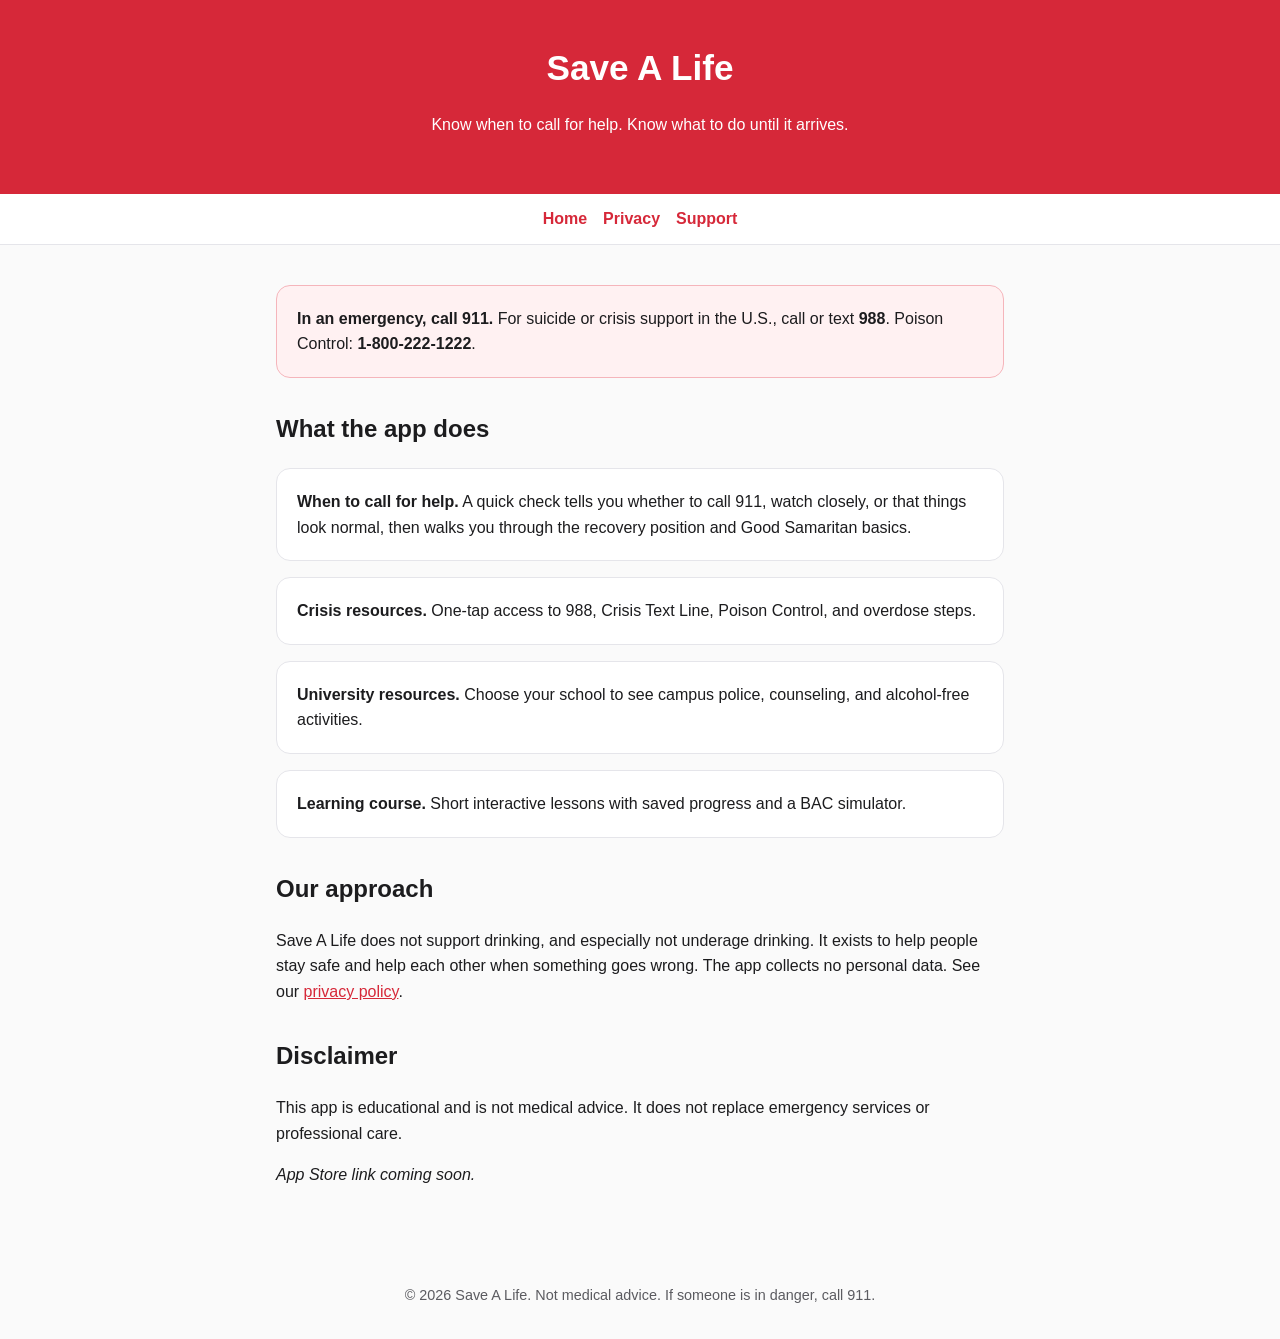
==== index.html @ c5a26046 "Add files via upload" ====
<!doctype html>
<html lang="en">
<head>
<meta charset="utf-8">
<meta name="viewport" content="width=device-width,initial-scale=1">
<title>Save A Life: alcohol safety for students</title>
<meta name="description" content="A free iPhone app that helps students know when to call for help, find campus and crisis resources, and learn alcohol safety.">
<link rel="stylesheet" href="site.css">
</head>
<body>
<header>
  <h1>Save A Life</h1>
  <p>Know when to call for help. Know what to do until it arrives.</p>
</header>
<nav>
  <a href="index.html">Home</a>
  <a href="privacy.html">Privacy</a>
  <a href="support.html">Support</a>
</nav>
<main>
  <div class="card emergency">
    <strong>In an emergency, call 911.</strong> For suicide or crisis support in the U.S., call or text <strong>988</strong>. Poison Control: <strong>1-800-222-1222</strong>.
  </div>

  <h2>What the app does</h2>
  <div class="card"><strong>When to call for help.</strong> A quick check tells you whether to call 911, watch closely, or that things look normal, then walks you through the recovery position and Good Samaritan basics.</div>
  <div class="card"><strong>Crisis resources.</strong> One-tap access to 988, Crisis Text Line, Poison Control, and overdose steps.</div>
  <div class="card"><strong>University resources.</strong> Choose your school to see campus police, counseling, and alcohol-free activities.</div>
  <div class="card"><strong>Learning course.</strong> Short interactive lessons with saved progress and a BAC simulator.</div>

  <h2>Our approach</h2>
  <p>Save A Life does not support drinking, and especially not underage drinking. It exists to help people stay safe and help each other when something goes wrong. The app collects no personal data. See our <a href="privacy.html">privacy policy</a>.</p>

  <h2>Disclaimer</h2>
  <p>This app is educational and is not medical advice. It does not replace emergency services or professional care.</p>

  <p><!-- Replace with your App Store link when published --><em>App Store link coming soon.</em></p>
</main>
<footer>&copy; 2026 Save A Life. Not medical advice. If someone is in danger, call 911.</footer>
</body>
</html>
---- site.css ----
:root{--red:#d62839;--ink:#1c1c1e;--muted:#5b5b60;--bg:#fafafa;--card:#fff}
*{box-sizing:border-box}
body{margin:0;font-family:-apple-system,BlinkMacSystemFont,"Segoe UI",Roboto,sans-serif;color:var(--ink);background:var(--bg);line-height:1.6}
header{background:var(--red);color:#fff;padding:2.5rem 1rem;text-align:center}
header h1{margin:0 0 .5rem;font-size:2.2rem}
nav{display:flex;gap:1rem;justify-content:center;padding:.75rem;background:#fff;border-bottom:1px solid #e5e5ea;flex-wrap:wrap}
nav a{color:var(--red);text-decoration:none;font-weight:600}
main{max-width:760px;margin:0 auto;padding:1.5rem 1rem 3rem}
.card{background:var(--card);border:1px solid #e5e5ea;border-radius:14px;padding:1.25rem;margin:1rem 0}
.emergency{background:#fff1f2;border-color:#f5b5bb}
h2{margin-top:2rem}
a{color:var(--red)}
footer{text-align:center;color:var(--muted);font-size:.9rem;padding:2rem 1rem}
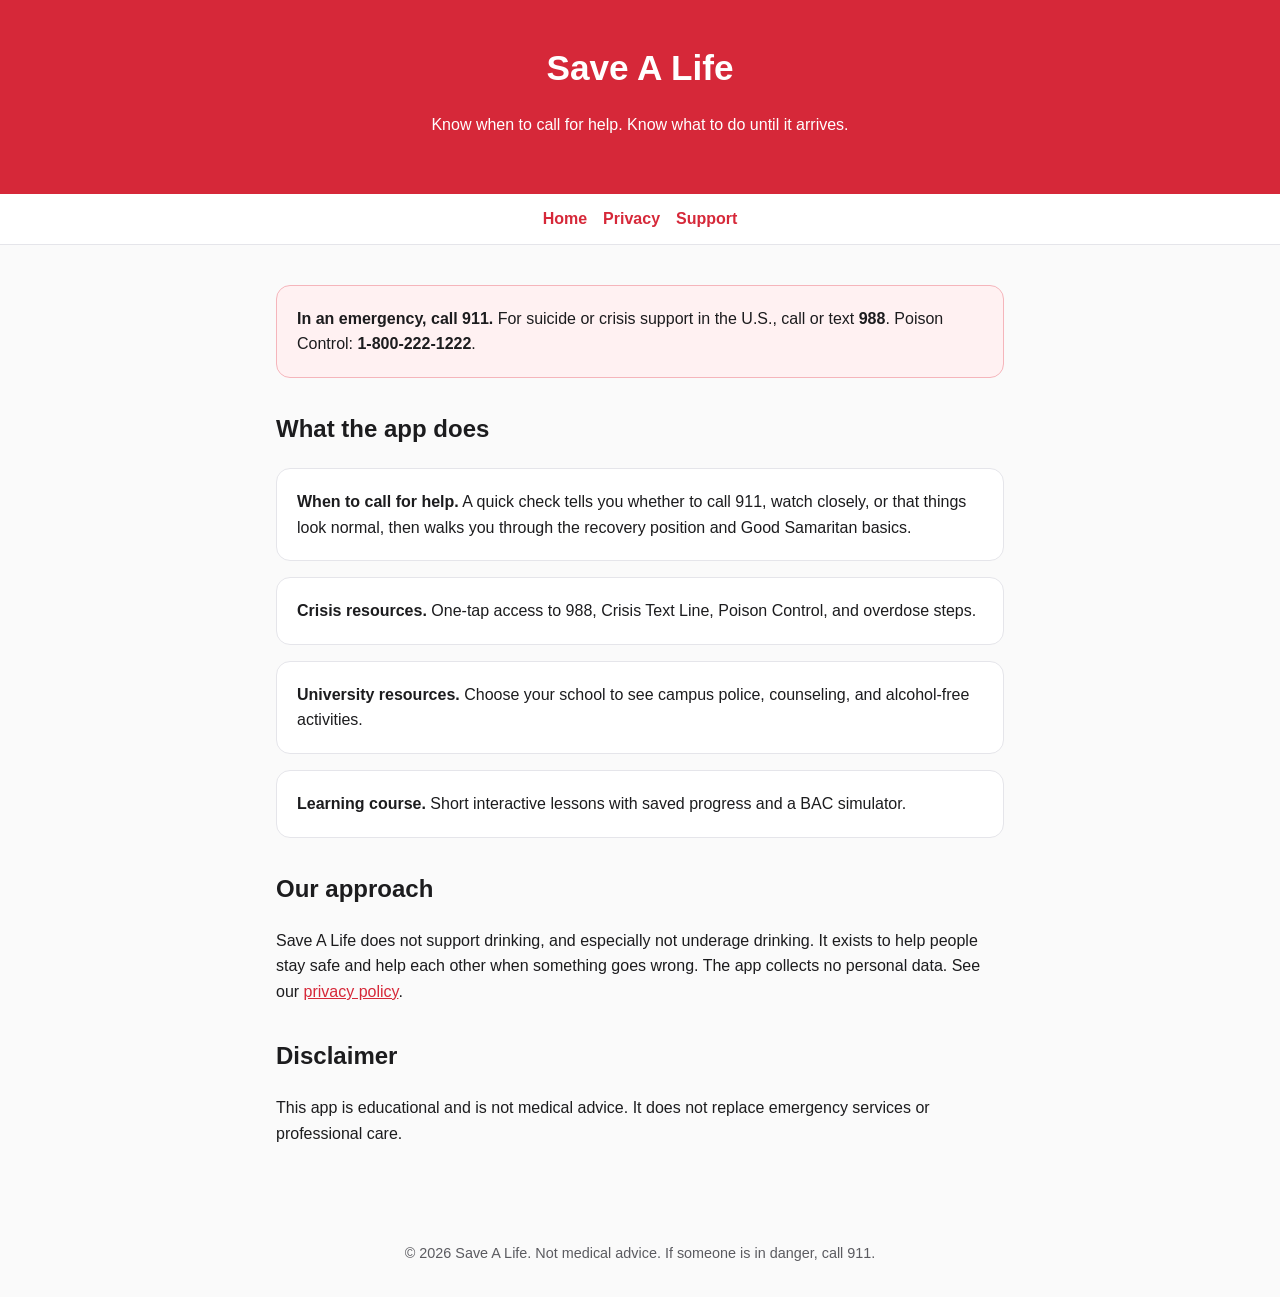
==== commit a8b2c097: "Remove placeholder text for App Store link Removed placeholder for App Store link." ====
--- a/index.html
+++ b/index.html
@@ -34,7 +34,6 @@
   <h2>Disclaimer</h2>
   <p>This app is educational and is not medical advice. It does not replace emergency services or professional care.</p>
 
-  <p><!-- Replace with your App Store link when published --><em>App Store link coming soon.</em></p>
 </main>
 <footer>&copy; 2026 Save A Life. Not medical advice. If someone is in danger, call 911.</footer>
 </body>
